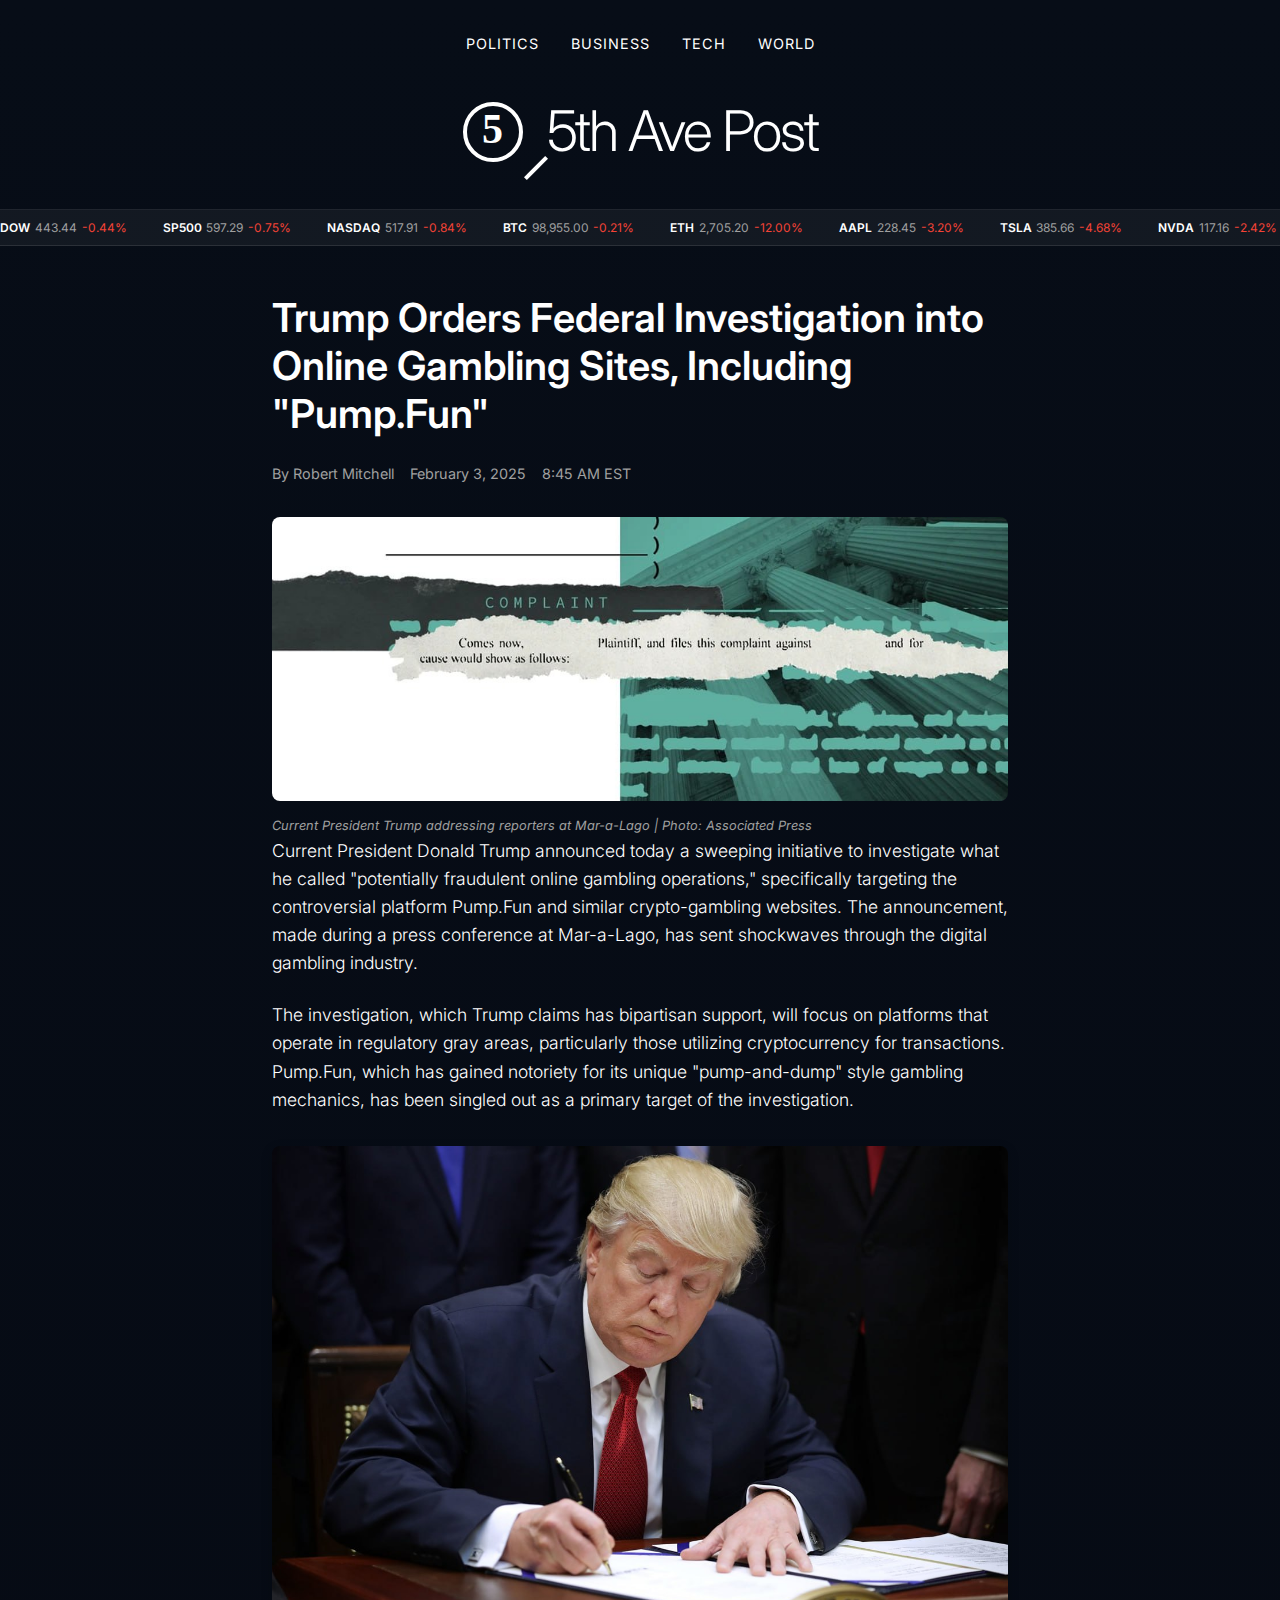
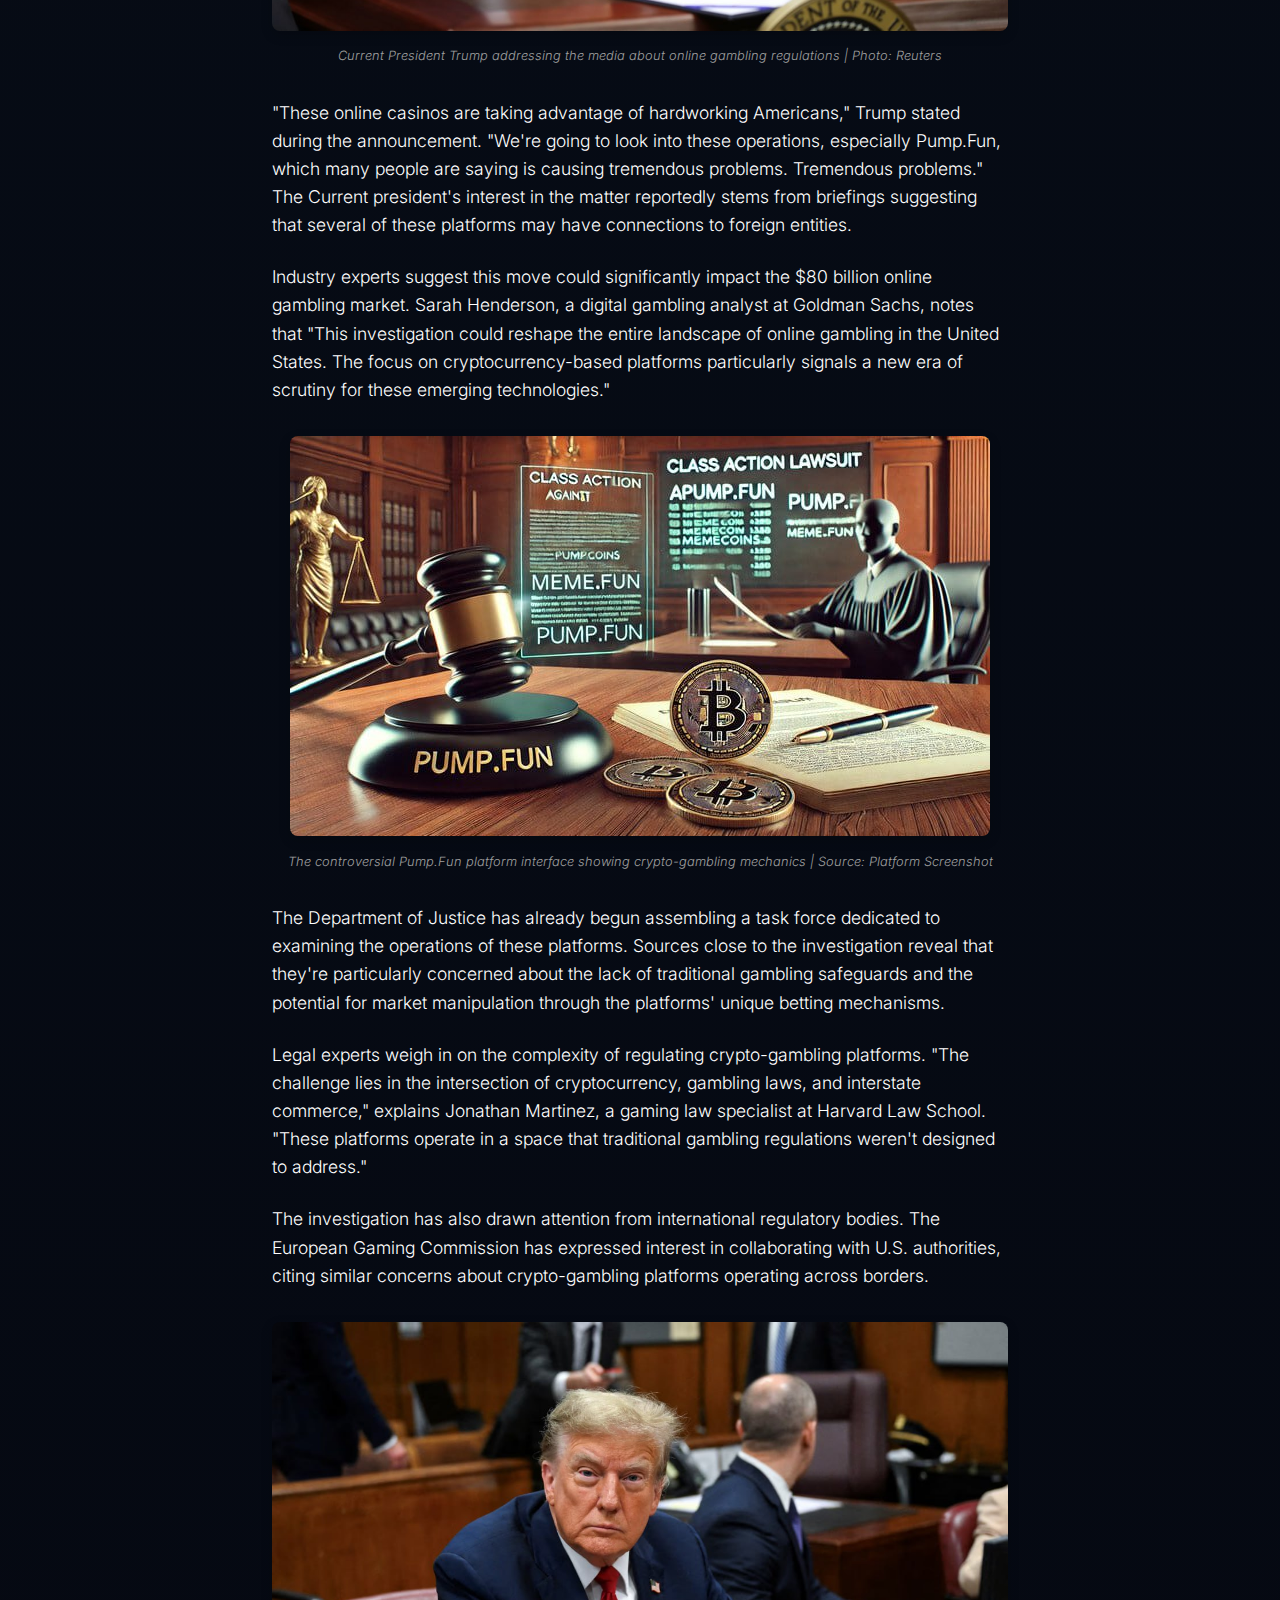
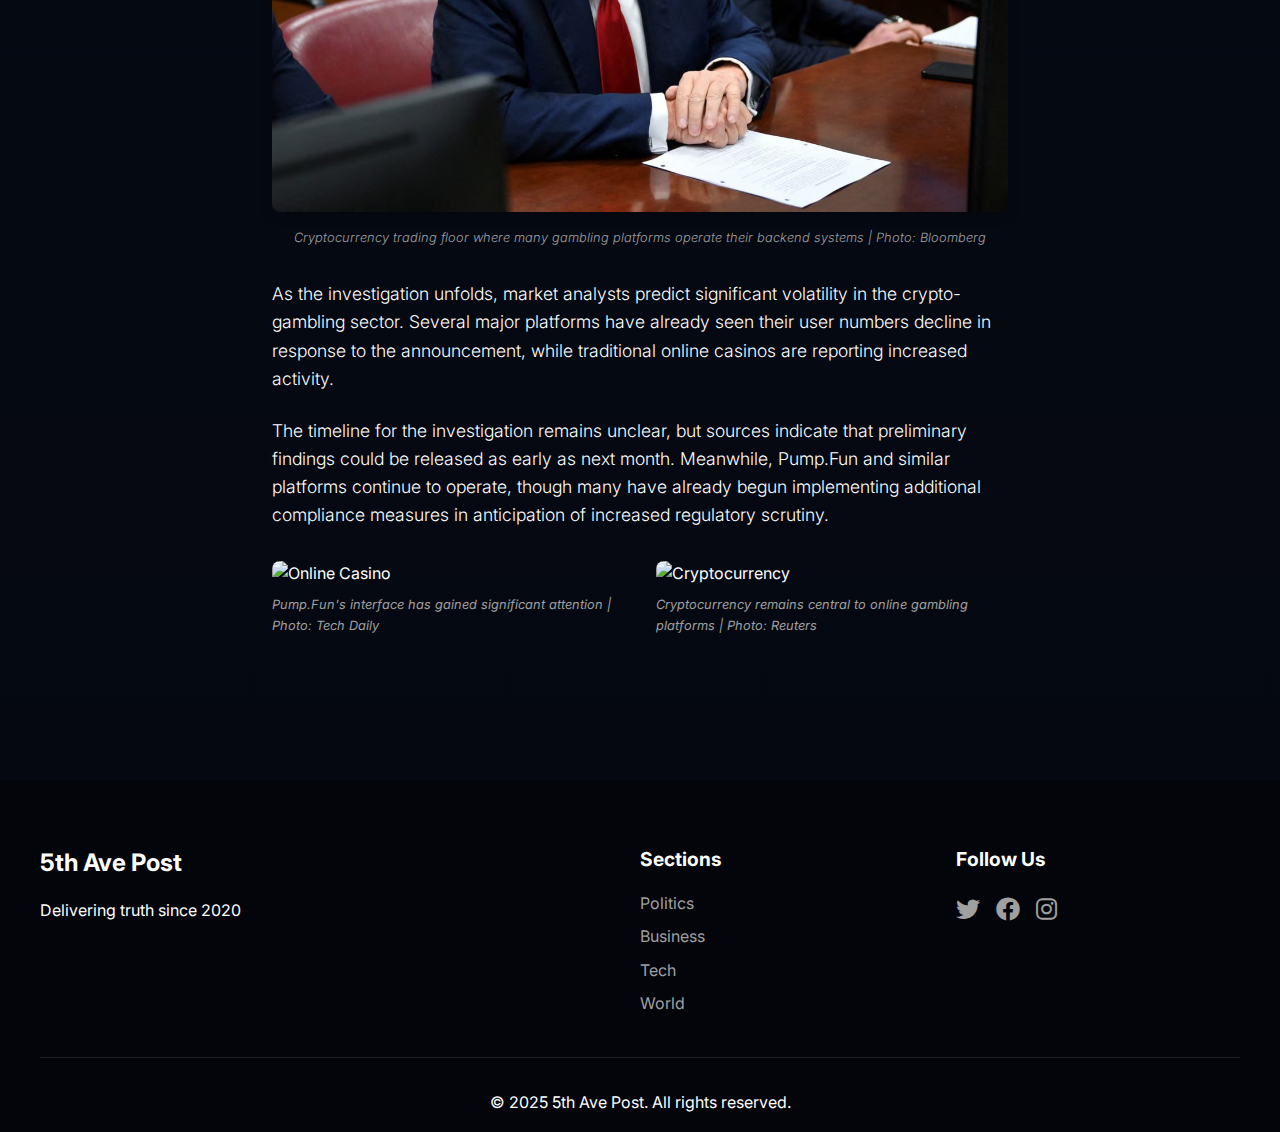
==== index.html @ 6dcf302f "e" ====
<!DOCTYPE html>
<html lang="en">
<head>
    <meta charset="UTF-8">
    <meta name="viewport" content="width=device-width, initial-scale=1.0">
    <title>Trump Orders Gambling Investigation | 5th Ave Post</title>
    <link rel="preconnect" href="https://fonts.googleapis.com">
    <link rel="preconnect" href="https://fonts.gstatic.com" crossorigin>
    <link href="https://fonts.googleapis.com/css2?family=Inter:wght@300;400;600&display=swap" rel="stylesheet">
    <link rel="stylesheet" href="styles.css">
    <link rel="stylesheet" href="https://cdnjs.cloudflare.com/ajax/libs/font-awesome/6.0.0/css/all.min.css">
</head>
<body>
    <header>
        <nav>
            <div class="nav-links">
                <a href="#">Politics</a>
                <a href="#">Business</a>
                <a href="#">Tech</a>
                <a href="#">World</a>
            </div>
        </nav>
        <div class="brand">
            <div class="logo-container">
                <div class="custom-logo"></div>
                <h1>5th Ave Post</h1>
            </div>
        </div>
    </header>
    <div class="stock-ticker">
        <div class="ticker-wrapper">
            <div class="ticker-scroll">
                <div class="ticker-item">
                    <span class="symbol">DOW</span>
                    <span class="price">443.44</span>
                    <span class="change negative">-0.44%</span>
                </div>
                <div class="ticker-item">
                    <span class="symbol">SP500</span>
                    <span class="price">597.29</span>
                    <span class="change negative">-0.75%</span>
                </div>
                <div class="ticker-item">
                    <span class="symbol">NASDAQ</span>
                    <span class="price">517.91</span>
                    <span class="change negative">-0.84%</span>
                </div>
                <div class="ticker-item">
                    <span class="symbol">BTC</span>
                    <span class="price">98,955.00</span>
                    <span class="change negative">-0.21%</span>
                </div>
                <div class="ticker-item">
                    <span class="symbol">ETH</span>
                    <span class="price">2,705.20</span>
                    <span class="change negative">-12.00%</span>
                </div>
                <div class="ticker-item">
                    <span class="symbol">AAPL</span>
                    <span class="price">228.45</span>
                    <span class="change negative">-3.20%</span>
                </div>
                <div class="ticker-item">
                    <span class="symbol">TSLA</span>
                    <span class="price">385.66</span>
                    <span class="change negative">-4.68%</span>
                </div>
                <div class="ticker-item">
                    <span class="symbol">NVDA</span>
                    <span class="price">117.16</span>
                    <span class="change negative">-2.42%</span>
                </div>
                <div class="ticker-item">
                    <span class="symbol">MSFT</span>
                    <span class="price">412.88</span>
                    <span class="change negative">-0.53%</span>
                </div>
                <div class="ticker-item">
                    <span class="symbol">AMZN</span>
                    <span class="price">235.70</span>
                    <span class="change negative">-0.83%</span>
                </div>
                <div class="ticker-item">
                    <span class="symbol">DOW</span>
                    <span class="price">443.44</span>
                    <span class="change negative">-0.44%</span>
                </div>
                <div class="ticker-item">
                    <span class="symbol">SP500</span>
                    <span class="price">597.29</span>
                    <span class="change negative">-0.75%</span>
                </div>
                <div class="ticker-item">
                    <span class="symbol">NASDAQ</span>
                    <span class="price">517.91</span>
                    <span class="change negative">-0.84%</span>
                </div>
                <div class="ticker-item">
                    <span class="symbol">BTC</span>
                    <span class="price">98,955.00</span>
                    <span class="change negative">-0.21%</span>
                </div>
                <div class="ticker-item">
                    <span class="symbol">ETH</span>
                    <span class="price">2,705.20</span>
                    <span class="change negative">-12.00%</span>
                </div>
                <div class="ticker-item">
                    <span class="symbol">AAPL</span>
                    <span class="price">228.45</span>
                    <span class="change negative">-3.20%</span>
                </div>
                <div class="ticker-item">
                    <span class="symbol">TSLA</span>
                    <span class="price">385.66</span>
                    <span class="change negative">-4.68%</span>
                </div>
                <div class="ticker-item">
                    <span class="symbol">NVDA</span>
                    <span class="price">117.16</span>
                    <span class="change negative">-2.42%</span>
                </div>
                <div class="ticker-item">
                    <span class="symbol">MSFT</span>
                    <span class="price">412.88</span>
                    <span class="change negative">-0.53%</span>
                </div>
                <div class="ticker-item">
                    <span class="symbol">AMZN</span>
                    <span class="price">235.70</span>
                    <span class="change negative">-0.83%</span>
                </div>
            </div>
        </div>
    </div>
    

        <main>
        <article>
            <h2>Trump Orders Federal Investigation into Online Gambling Sites, Including "Pump.Fun"</h2>
            <div class="article-meta">
                <span class="author">By Robert Mitchell</span>
                <span class="date">February 3, 2025</span>
                <span class="time">8:45 AM EST</span>
            </div>
            
            <div class="hero-image">
                <img src="image.png" alt="Trump Press Conference">
                <p class="image-caption">Current President Trump addressing reporters at Mar-a-Lago | Photo: Associated Press</p>
            </div>
              <div class="content">
                  <!-- First section -->
                  <p>Current President Donald Trump announced today a sweeping initiative to investigate what he called "potentially fraudulent online gambling operations," specifically targeting the controversial platform Pump.Fun and similar crypto-gambling websites. The announcement, made during a press conference at Mar-a-Lago, has sent shockwaves through the digital gambling industry.</p>

                  <p>The investigation, which Trump claims has bipartisan support, will focus on platforms that operate in regulatory gray areas, particularly those utilizing cryptocurrency for transactions. Pump.Fun, which has gained notoriety for its unique "pump-and-dump" style gambling mechanics, has been singled out as a primary target of the investigation.</p>

                  <!-- Trump image here -->
                  <div class="article-image">
                      <img src="trump.png" alt="Donald Trump Speaking">
                      <p class="image-caption">Current President Trump addressing the media about online gambling regulations | Photo: Reuters</p>
                  </div>

                  <p>"These online casinos are taking advantage of hardworking Americans," Trump stated during the announcement. "We're going to look into these operations, especially Pump.Fun, which many people are saying is causing tremendous problems. Tremendous problems." The Current president's interest in the matter reportedly stems from briefings suggesting that several of these platforms may have connections to foreign entities.</p>

                  <p>Industry experts suggest this move could significantly impact the $80 billion online gambling market. Sarah Henderson, a digital gambling analyst at Goldman Sachs, notes that "This investigation could reshape the entire landscape of online gambling in the United States. The focus on cryptocurrency-based platforms particularly signals a new era of scrutiny for these emerging technologies."</p>

                  <!-- Pump.Fun image section -->
                  <div class="article-image">
                      <img src="pump.jpg" alt="Pump.Fun Platform Interface">
                      <p class="image-caption">The controversial Pump.Fun platform interface showing crypto-gambling mechanics | Source: Platform Screenshot</p>
                  </div>

                  <p>The Department of Justice has already begun assembling a task force dedicated to examining the operations of these platforms. Sources close to the investigation reveal that they're particularly concerned about the lack of traditional gambling safeguards and the potential for market manipulation through the platforms' unique betting mechanisms.</p>

                  <p>Legal experts weigh in on the complexity of regulating crypto-gambling platforms. "The challenge lies in the intersection of cryptocurrency, gambling laws, and interstate commerce," explains Jonathan Martinez, a gaming law specialist at Harvard Law School. "These platforms operate in a space that traditional gambling regulations weren't designed to address."</p>

                  <p>The investigation has also drawn attention from international regulatory bodies. The European Gaming Commission has expressed interest in collaborating with U.S. authorities, citing similar concerns about crypto-gambling platforms operating across borders.</p>

                  <!-- Final image section -->
                  <div class="article-image">
                      <img src="final.jpg" alt="Cryptocurrency Trading Floor">
                      <p class="image-caption">Cryptocurrency trading floor where many gambling platforms operate their backend systems | Photo: Bloomberg</p>
                  </div>

                  <p>As the investigation unfolds, market analysts predict significant volatility in the crypto-gambling sector. Several major platforms have already seen their user numbers decline in response to the announcement, while traditional online casinos are reporting increased activity.</p>

                  <p>The timeline for the investigation remains unclear, but sources indicate that preliminary findings could be released as early as next month. Meanwhile, Pump.Fun and similar platforms continue to operate, though many have already begun implementing additional compliance measures in anticipation of increased regulatory scrutiny.</p>
              </div>
            <div class="related-images">
                <div class="image-box">
                    <img src="https://images.unsplash.com/photo-1460925895917-afdab827c52f?ixlib=rb-1.2.1&auto=format&fit=crop&w=600&q=80" alt="Online Casino">
                    <p class="image-caption">Pump.Fun's interface has gained significant attention | Photo: Tech Daily</p>
                </div>
                <div class="image-box">
                    <img src="https://images.unsplash.com/photo-1607863680198-23d4b2565df0?ixlib=rb-1.2.1&auto=format&fit=crop&w=600&q=80" alt="Cryptocurrency">
                    <p class="image-caption">Cryptocurrency remains central to online gambling platforms | Photo: Reuters</p>
                </div>
            </div>
        </article>
    </main>

    <footer>
        <div class="footer-content">
            <div class="footer-section">
                <h3>5th Ave Post</h3>
                <p>Delivering truth since 2020</p>
            </div>
            <div class="footer-section">
                <h4>Sections</h4>
                <a href="#">Politics</a>
                <a href="#">Business</a>
                <a href="#">Tech</a>
                <a href="#">World</a>
            </div>
            <div class="footer-section">
                <h4>Follow Us</h4>
                <div class="social-links">
                    <a href="#"><i class="fab fa-twitter"></i></a>
                    <a href="#"><i class="fab fa-facebook"></i></a>
                    <a href="#"><i class="fab fa-instagram"></i></a>
                </div>
            </div>
        </div>
        <div class="footer-bottom">
            <p>© 2025 5th Ave Post. All rights reserved.</p>
        </div>
    </footer>
</body>
</html>
---- styles.css ----
* {
    margin: 0;
    padding: 0;
    box-sizing: border-box;
}

body {
    background: linear-gradient(to bottom, #070D17, #050811);
    color: white;
    font-family: 'Inter', sans-serif;
    line-height: 1.6;
}

header {
    padding: 2rem;
    border-bottom: 1px solid rgba(255, 255, 255, 0.1);
}

nav {
    max-width: 1200px;
    margin: 0 auto;
    margin-bottom: 2rem;
}

.nav-links {
    display: flex;
    gap: 2rem;
    justify-content: center;
}

.nav-links a {
    color: white;
    text-decoration: none;
    font-size: 0.9rem;
    text-transform: uppercase;
    letter-spacing: 1px;
}

.nav-links a:hover {
    color: #a0a0a0;
}

.brand {
    text-align: center;
}

.brand h1 {
    font-size: 3.5rem;
    font-weight: 300;
    letter-spacing: -2px;
}

main {
    max-width: 800px;
    margin: 0 auto;
    padding: 3rem 2rem;
}

article h2 {
    font-size: 2.5rem;
    font-weight: 600;
    line-height: 1.2;
    margin-bottom: 1.5rem;
}

.article-meta {
    font-size: 0.9rem;
    color: #a0a0a0;
    margin-bottom: 2rem;
    display: flex;
    gap: 1rem;
}

.content p {
    margin-bottom: 1.5rem;
    font-size: 1.1rem;
    font-weight: 300;
}

@media (max-width: 768px) {
    .brand h1 {
        font-size: 2.5rem;
    }
    
    article h2 {
        font-size: 2rem;
    }
    
    .content p {
        font-size: 1rem;
    }
}
  /* Add this new logo CSS (replace the previous .logo-container styles) */
  .logo-container {
      display: flex;
      align-items: center;
      justify-content: center;
      gap: 1.5rem;
  }

  .custom-logo {
      position: relative;
      width: 60px;
      height: 60px;
      border: 4px solid white;
      border-radius: 50%;
      display: flex;
      align-items: center;
      justify-content: center;
  }

  .custom-logo::before {
      content: "5";
      color: white;
      font-size: 42px;
      font-weight: 600;
      font-family: 'Times New Roman', serif;
      transform: translateY(-2px);
  }

  .custom-logo::after {
      content: "";
      position: absolute;
      width: 30px;
      height: 4px;
      background: white;
      bottom: -12px;
      right: -32px;
      transform: rotate(-45deg);
  }
}.hero-image {
    margin: 2rem 0;
}

.hero-image img {
    width: 100%;
    height: auto;
    border-radius: 8px;
}

.image-caption {
    font-size: 0.8rem;
    color: #a0a0a0;
    margin-top: 0.5rem;
    font-style: italic;
}

.related-images {
    display: grid;
    grid-template-columns: 1fr 1fr;
    gap: 2rem;
    margin: 2rem 0;
}

.image-box img {
    width: 100%;
    height: 200px;
    object-fit: cover;
    border-radius: 8px;
}

footer {
    background: rgba(0, 0, 0, 0.3);
    padding: 4rem 2rem 1rem 2rem;
    margin-top: 4rem;
}

.footer-content {
    max-width: 1200px;
    margin: 0 auto;
    display: grid;
    grid-template-columns: 2fr 1fr 1fr;
    gap: 2rem;
}

.footer-section h3 {
    font-size: 1.5rem;
    margin-bottom: 1rem;
}

.footer-section h4 {
    font-size: 1.2rem;
    margin-bottom: 1rem;
}

.footer-section a {
    display: block;
    color: #a0a0a0;
    text-decoration: none;
    margin-bottom: 0.5rem;
}

.social-links {
    display: flex;
    gap: 1rem;
}

.social-links a {
    font-size: 1.5rem;
}

.footer-bottom {
    max-width: 1200px;
    margin: 0 auto;
    text-align: center;
    padding-top: 2rem;
    margin-top: 2rem;
    border-top: 1px solid rgba(255, 255, 255, 0.1);
}

@media (max-width: 768px) {
    .footer-content {
        grid-template-columns: 1fr;
        text-align: center;
    }
    
    .related-images {
        grid-template-columns: 1fr;
    }
    
    .social-links {
        justify-content: center;
    }
}
  .stock-ticker {
      background: rgba(255, 255, 255, 0.05);
      padding: 0.3rem 0;
      border-bottom: 1px solid rgba(255, 255, 255, 0.1);
      overflow: hidden;
      width: 100%;
  }

  .ticker-wrapper {
      display: inline-flex;
      white-space: nowrap;
      animation: ticker 40s linear infinite;
  }

  .ticker-scroll {
      display: inline-block;
  }

  .ticker-item {
      display: inline-flex;
      align-items: center;
      gap: 0.3rem;
      margin-right: 2rem;
  }

  .symbol {
      font-weight: 600;
      font-size: 0.75rem;
  }

  .price {
      color: #a0a0a0;
      font-size: 0.75rem;
  }

  .change {
      font-size: 0.75rem;
  }

  .change.positive {
      color: #4CAF50;
  }

  .change.negative {
      color: #F44336;
  }

  @keyframes ticker {
      from {
          transform: translateX(0);
      }
      to {
          transform: translateX(-100%);
      }
  }

@media (max-width: 768px) {
    .ticker-container {
        flex-wrap: wrap;
        padding: 0 1rem;
        gap: 1rem;
    }
}

.article-image {
    margin: 2rem 0;
    text-align: center;
}

.article-image img {
    max-width: 100%;
    height: auto;
    border-radius: 8px;
    box-shadow: 0 4px 12px rgba(0, 0, 0, 0.2);
}

.article-image .image-caption {
    font-size: 0.8rem;
    color: #a0a0a0;
    margin-top: 0.5rem;
    font-style: italic;
}
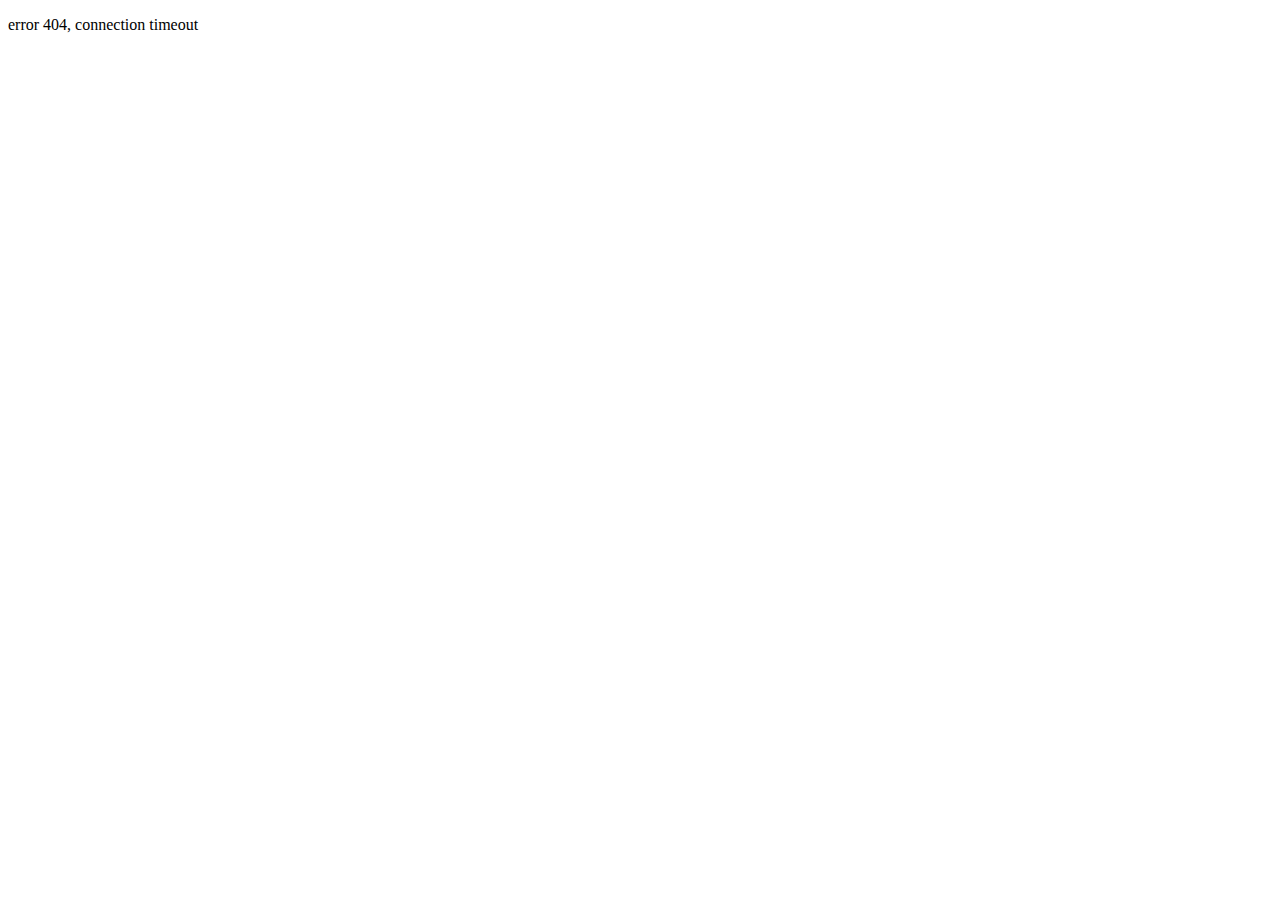
==== commit 85ddbd93: "Update index.html" ====
--- a/index.html
+++ b/index.html
@@ -1,229 +1,11 @@
 <!DOCTYPE html>
 <html lang="en">
 <head>
-    <meta charset="UTF-8">
-    <meta name="viewport" content="width=device-width, initial-scale=1.0">
-    <title>Trump Orders Gambling Investigation | 5th Ave Post</title>
-    <link rel="preconnect" href="https://fonts.googleapis.com">
-    <link rel="preconnect" href="https://fonts.gstatic.com" crossorigin>
-    <link href="https://fonts.googleapis.com/css2?family=Inter:wght@300;400;600&display=swap" rel="stylesheet">
-    <link rel="stylesheet" href="styles.css">
-    <link rel="stylesheet" href="https://cdnjs.cloudflare.com/ajax/libs/font-awesome/6.0.0/css/all.min.css">
+	<meta charset="UTF-8">
+	<meta name="viewport" content="width=device-width, initial-scale=1.0">
+	<title>Error Page</title>
 </head>
 <body>
-    <header>
-        <nav>
-            <div class="nav-links">
-                <a href="#">Politics</a>
-                <a href="#">Business</a>
-                <a href="#">Tech</a>
-                <a href="#">World</a>
-            </div>
-        </nav>
-        <div class="brand">
-            <div class="logo-container">
-                <div class="custom-logo"></div>
-                <h1>5th Ave Post</h1>
-            </div>
-        </div>
-    </header>
-    <div class="stock-ticker">
-        <div class="ticker-wrapper">
-            <div class="ticker-scroll">
-                <div class="ticker-item">
-                    <span class="symbol">DOW</span>
-                    <span class="price">443.44</span>
-                    <span class="change negative">-0.44%</span>
-                </div>
-                <div class="ticker-item">
-                    <span class="symbol">SP500</span>
-                    <span class="price">597.29</span>
-                    <span class="change negative">-0.75%</span>
-                </div>
-                <div class="ticker-item">
-                    <span class="symbol">NASDAQ</span>
-                    <span class="price">517.91</span>
-                    <span class="change negative">-0.84%</span>
-                </div>
-                <div class="ticker-item">
-                    <span class="symbol">BTC</span>
-                    <span class="price">98,955.00</span>
-                    <span class="change negative">-0.21%</span>
-                </div>
-                <div class="ticker-item">
-                    <span class="symbol">ETH</span>
-                    <span class="price">2,705.20</span>
-                    <span class="change negative">-12.00%</span>
-                </div>
-                <div class="ticker-item">
-                    <span class="symbol">AAPL</span>
-                    <span class="price">228.45</span>
-                    <span class="change negative">-3.20%</span>
-                </div>
-                <div class="ticker-item">
-                    <span class="symbol">TSLA</span>
-                    <span class="price">385.66</span>
-                    <span class="change negative">-4.68%</span>
-                </div>
-                <div class="ticker-item">
-                    <span class="symbol">NVDA</span>
-                    <span class="price">117.16</span>
-                    <span class="change negative">-2.42%</span>
-                </div>
-                <div class="ticker-item">
-                    <span class="symbol">MSFT</span>
-                    <span class="price">412.88</span>
-                    <span class="change negative">-0.53%</span>
-                </div>
-                <div class="ticker-item">
-                    <span class="symbol">AMZN</span>
-                    <span class="price">235.70</span>
-                    <span class="change negative">-0.83%</span>
-                </div>
-                <div class="ticker-item">
-                    <span class="symbol">DOW</span>
-                    <span class="price">443.44</span>
-                    <span class="change negative">-0.44%</span>
-                </div>
-                <div class="ticker-item">
-                    <span class="symbol">SP500</span>
-                    <span class="price">597.29</span>
-                    <span class="change negative">-0.75%</span>
-                </div>
-                <div class="ticker-item">
-                    <span class="symbol">NASDAQ</span>
-                    <span class="price">517.91</span>
-                    <span class="change negative">-0.84%</span>
-                </div>
-                <div class="ticker-item">
-                    <span class="symbol">BTC</span>
-                    <span class="price">98,955.00</span>
-                    <span class="change negative">-0.21%</span>
-                </div>
-                <div class="ticker-item">
-                    <span class="symbol">ETH</span>
-                    <span class="price">2,705.20</span>
-                    <span class="change negative">-12.00%</span>
-                </div>
-                <div class="ticker-item">
-                    <span class="symbol">AAPL</span>
-                    <span class="price">228.45</span>
-                    <span class="change negative">-3.20%</span>
-                </div>
-                <div class="ticker-item">
-                    <span class="symbol">TSLA</span>
-                    <span class="price">385.66</span>
-                    <span class="change negative">-4.68%</span>
-                </div>
-                <div class="ticker-item">
-                    <span class="symbol">NVDA</span>
-                    <span class="price">117.16</span>
-                    <span class="change negative">-2.42%</span>
-                </div>
-                <div class="ticker-item">
-                    <span class="symbol">MSFT</span>
-                    <span class="price">412.88</span>
-                    <span class="change negative">-0.53%</span>
-                </div>
-                <div class="ticker-item">
-                    <span class="symbol">AMZN</span>
-                    <span class="price">235.70</span>
-                    <span class="change negative">-0.83%</span>
-                </div>
-            </div>
-        </div>
-    </div>
-    
-
-        <main>
-        <article>
-            <h2>Trump Orders Federal Investigation into Online Gambling Sites, Including "Pump.Fun"</h2>
-            <div class="article-meta">
-                <span class="author">By Robert Mitchell</span>
-                <span class="date">February 3, 2025</span>
-                <span class="time">8:45 AM EST</span>
-            </div>
-            
-            <div class="hero-image">
-                <img src="image.png" alt="Trump Press Conference">
-                <p class="image-caption">Current President Trump addressing reporters at Mar-a-Lago | Photo: Associated Press</p>
-            </div>
-              <div class="content">
-                  <!-- First section -->
-                  <p>Current President Donald Trump announced today a sweeping initiative to investigate what he called "potentially fraudulent online gambling operations," specifically targeting the controversial platform Pump.Fun and similar crypto-gambling websites. The announcement, made during a press conference at Mar-a-Lago, has sent shockwaves through the digital gambling industry.</p>
-
-                  <p>The investigation, which Trump claims has bipartisan support, will focus on platforms that operate in regulatory gray areas, particularly those utilizing cryptocurrency for transactions. Pump.Fun, which has gained notoriety for its unique "pump-and-dump" style gambling mechanics, has been singled out as a primary target of the investigation.</p>
-
-                  <!-- Trump image here -->
-                  <div class="article-image">
-                      <img src="trump.png" alt="Donald Trump Speaking">
-                      <p class="image-caption">Current President Trump addressing the media about online gambling regulations | Photo: Reuters</p>
-                  </div>
-
-                  <p>"These online casinos are taking advantage of hardworking Americans," Trump stated during the announcement. "We're going to look into these operations, especially Pump.Fun, which many people are saying is causing tremendous problems. Tremendous problems." The Current president's interest in the matter reportedly stems from briefings suggesting that several of these platforms may have connections to foreign entities.</p>
-
-                  <p>Industry experts suggest this move could significantly impact the $80 billion online gambling market. Sarah Henderson, a digital gambling analyst at Goldman Sachs, notes that "This investigation could reshape the entire landscape of online gambling in the United States. The focus on cryptocurrency-based platforms particularly signals a new era of scrutiny for these emerging technologies."</p>
-
-                  <!-- Pump.Fun image section -->
-                  <div class="article-image">
-                      <img src="pump.jpg" alt="Pump.Fun Platform Interface">
-                      <p class="image-caption">The controversial Pump.Fun platform interface showing crypto-gambling mechanics | Source: Platform Screenshot</p>
-                  </div>
-
-                  <p>The Department of Justice has already begun assembling a task force dedicated to examining the operations of these platforms. Sources close to the investigation reveal that they're particularly concerned about the lack of traditional gambling safeguards and the potential for market manipulation through the platforms' unique betting mechanisms.</p>
-
-                  <p>Legal experts weigh in on the complexity of regulating crypto-gambling platforms. "The challenge lies in the intersection of cryptocurrency, gambling laws, and interstate commerce," explains Jonathan Martinez, a gaming law specialist at Harvard Law School. "These platforms operate in a space that traditional gambling regulations weren't designed to address."</p>
-
-                  <p>The investigation has also drawn attention from international regulatory bodies. The European Gaming Commission has expressed interest in collaborating with U.S. authorities, citing similar concerns about crypto-gambling platforms operating across borders.</p>
-
-                  <!-- Final image section -->
-                  <div class="article-image">
-                      <img src="final.jpg" alt="Cryptocurrency Trading Floor">
-                      <p class="image-caption">Cryptocurrency trading floor where many gambling platforms operate their backend systems | Photo: Bloomberg</p>
-                  </div>
-
-                  <p>As the investigation unfolds, market analysts predict significant volatility in the crypto-gambling sector. Several major platforms have already seen their user numbers decline in response to the announcement, while traditional online casinos are reporting increased activity.</p>
-
-                  <p>The timeline for the investigation remains unclear, but sources indicate that preliminary findings could be released as early as next month. Meanwhile, Pump.Fun and similar platforms continue to operate, though many have already begun implementing additional compliance measures in anticipation of increased regulatory scrutiny.</p>
-              </div>
-            <div class="related-images">
-                <div class="image-box">
-                    <img src="https://images.unsplash.com/photo-1460925895917-afdab827c52f?ixlib=rb-1.2.1&auto=format&fit=crop&w=600&q=80" alt="Online Casino">
-                    <p class="image-caption">Pump.Fun's interface has gained significant attention | Photo: Tech Daily</p>
-                </div>
-                <div class="image-box">
-                    <img src="https://images.unsplash.com/photo-1607863680198-23d4b2565df0?ixlib=rb-1.2.1&auto=format&fit=crop&w=600&q=80" alt="Cryptocurrency">
-                    <p class="image-caption">Cryptocurrency remains central to online gambling platforms | Photo: Reuters</p>
-                </div>
-            </div>
-        </article>
-    </main>
-
-    <footer>
-        <div class="footer-content">
-            <div class="footer-section">
-                <h3>5th Ave Post</h3>
-                <p>Delivering truth since 2020</p>
-            </div>
-            <div class="footer-section">
-                <h4>Sections</h4>
-                <a href="#">Politics</a>
-                <a href="#">Business</a>
-                <a href="#">Tech</a>
-                <a href="#">World</a>
-            </div>
-            <div class="footer-section">
-                <h4>Follow Us</h4>
-                <div class="social-links">
-                    <a href="#"><i class="fab fa-twitter"></i></a>
-                    <a href="#"><i class="fab fa-facebook"></i></a>
-                    <a href="#"><i class="fab fa-instagram"></i></a>
-                </div>
-            </div>
-        </div>
-        <div class="footer-bottom">
-            <p>© 2025 5th Ave Post. All rights reserved.</p>
-        </div>
-    </footer>
+	<p>error 404, connection timeout</p>
 </body>
-</html>
+</html>